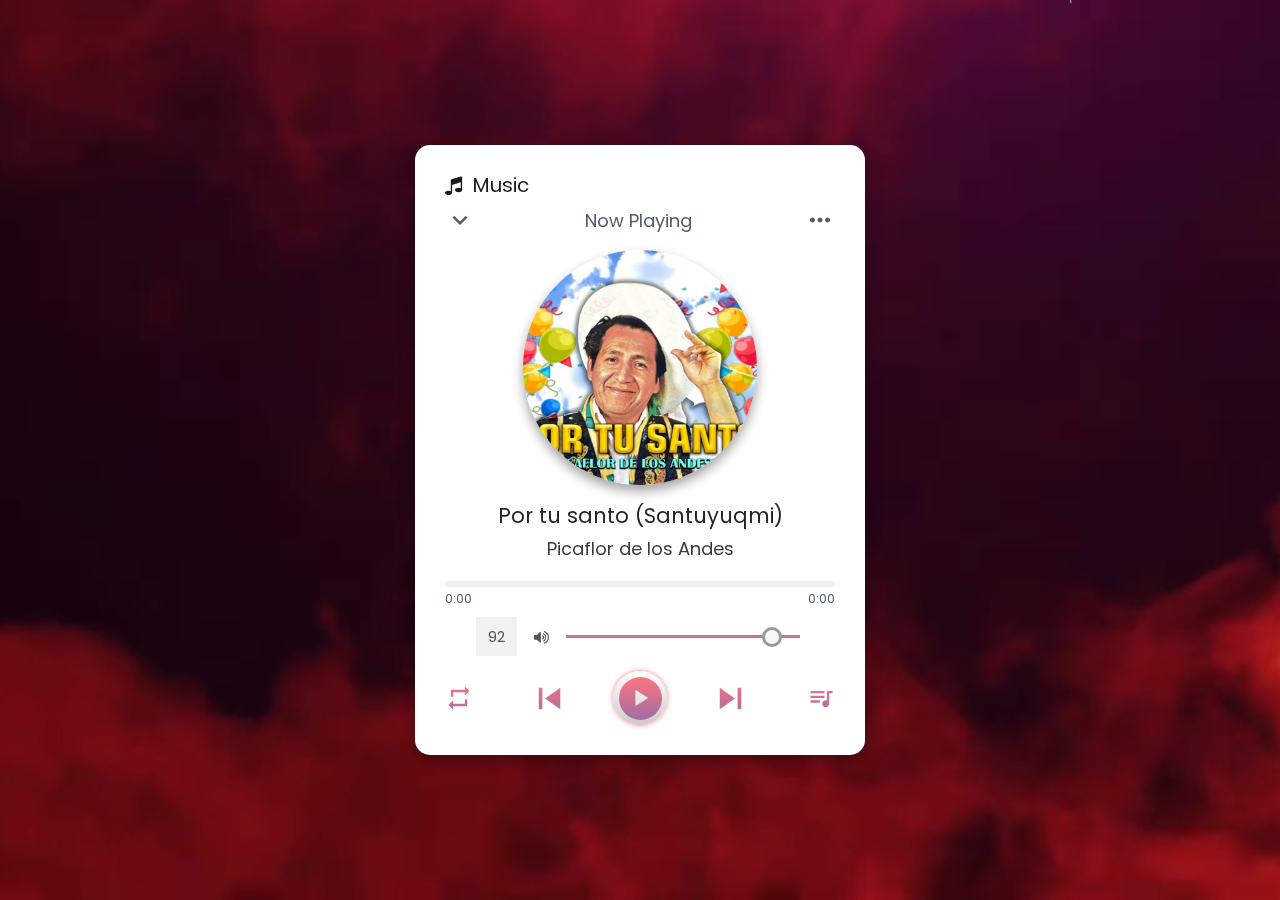
==== music.html @ 359353f3 "initial project setup" ====
<!DOCTYPE html>
<html lang="en">

<head>
    <meta charset="UTF-8">
    <meta http-equiv="X-UA-Compatible" content="IE=edge">
    <meta name="viewport" content="width=device-width, initial-scale=1.0">
    <title>Music Player</title>
    <link rel="stylesheet" href="style.css">
    <link rel="shortcut icon" href="favicon.ico" type="image/x-icon">
    <link rel="stylesheet" href="https://fonts.googleapis.com/icon?family=Material+Icons">
    <link rel="stylesheet" href="https://cdnjs.cloudflare.com/ajax/libs/font-awesome/4.7.0/css/font-awesome.min.css">
</head>

<body>
        <div class="player">
            <video autoplay loop muted playsinline>
                <source src="./video/video.mp4" type="video/mp4">
                Tu navegador no soporta el elemento de video.
            </video>
            <div class="wrapper">
                <div class="main">
                    <p id="logo"><i class="fa fa-music"></i>Music</p>
                </div>
    
                <div class="top-bar">
                    <i class="material-icons">expand_more</i>
                    <span>Now Playing</span>
                    <i class="material-icons">more_horiz</i>
                </div>
    
                <div class="img-area">
                    <img src="images/music-1.jpg" alt="">
                </div>
    
                <div class="song-details">
                    <p class="name"></p>
                    <p class="artist"></p>
                </div>
    
                <div class="progress-area">
                    <div class="progress-bar">
                        <audio id="main-audio" src=""></audio>
                        <span></span>
                    </div>
                    <div class="song-timer">
                        <span class="current-time">0:00</span>
                        <span class="max-duration">0:00</span>
                    </div>
                </div>
    
                <div class="volume">
                    <p id="volume_show">92</p>
                    <i class="fa fa-volume-up" aria-hidden="true" onclick="mute_sound()" id="volume_icon"></i>
                    <input type="range" min="0" max="100" value="92" onchange="volume_change()" id="volume">
                </div>
    
                <div class="controls">
                    <i id="repeat-plist" class="material-icons" title="Playlist looped">repeat</i>
                    <i id="prev" class="material-icons">skip_previous</i>
                    <div class="play-pause">
                        <i class="material-icons play">play_arrow</i>
                    </div>
                    <i id="next" class="material-icons">skip_next</i>
                    <i id="more-music" class="material-icons">queue_music</i>
                </div>
    
                <div id="wave">
                    <span class="stroke"></span>
                    <span class="stroke"></span>
                    <span class="stroke"></span>
                    <span class="stroke"></span>
                    <span class="stroke"></span>
                    <span class="stroke"></span>
                    <span class="stroke"></span>
                    <span class="stroke"></span>
                    <span class="stroke"></span>
                </div>
    
                <div class="music-list">
                    <div class="header">
                        <div class="row">
                            <i class="list material-icons">queue_music</i>
                            <span>Music list</span>
                        </div>
                        <i id="close" class="material-icons">close</i>
                    </div>
                    <ul>
                        <!-- here li list are coming from js -->
    
                        <!-- <li>
                        <div class="row">
                            <span>Despacito</span>
                            <p>Justin</p>
                        </div>
                        <span class="audio-duration">2:34</span>
                    </li> -->
                    </ul>
                </div>
            </div>
        </div>
    
        <div class="balloons text-center" id="b1">
            <h2 style="color:#F2B300;">S</h2>
        </div>
        <div class="balloons text-center" id="b2">
            <h2 style="color:#0719D4;">A</h2>
        </div>
        <div class="balloons text-center" id="b3">
            <h2 style="color:#D14D39;">N</h2>
        </div>
        <div class="balloons text-center" id="b4">
            <h2 style="color:#8FAD00;">D</h2>
        </div>
        <div class="balloons text-center" id="b5">
            <h2 style="color:#8377E4;">R</h2>
        </div>
        <div class="balloons text-center" id="b6">
            <h2 style="color:#99C96A;">A</h2>
        </div>
    

    <script src="music-list.js"></script>
    <script src="script.js"></script>
</body>

</html>
---- style.css ----
@import url('https://fonts.googleapis.com/css2?family=Poppins:wght@200;300;400;500;600;700&display=swap');

*{
    margin: 0;
    padding: 0;
    box-sizing: border-box;
    font-family: "Poppins", sans-serif;
}

*::before, *::after{
    padding: 0;
    margin: 0;
}

:root{
    --whitetype: #ff7480;
    --blacktype: #9f6ea3;
    --lightblack: #515C6F;
    --white: #ffffff;
    --darkwhite: #cecaca;
    --pinkshadow: #ffcbdd;
    --lightbshadow: rgba(0, 0, 0, 0.364);
}

body{
    display: flex;
    align-items: center;
    justify-content: center;
    background: linear-gradient(1800deg, black, white);
}



.player {
    position: relative;
    width: 100%;
    min-height: 100vh;
    display: flex;
    align-items: center;
    justify-content: center;
    overflow: hidden;
}

.player video {
    position: absolute;
    top: 50%;
    left: 50%;
    transform: translate(-50%, -50%);
    width: 100%;
    height: 100%;
    object-fit: cover;
    z-index: -1;
}

.wrapper{
    width: 450px;
    padding: 25px 30px;
    overflow: hidden;
    position: relative;
    border-radius: 15px;
    background: var(--white);
    box-shadow: 0px 6px 15px var(--lightbshadow);
}

.wrapper i{
    cursor: pointer;
}

.main {
    display: flex;
    align-items: center;
    justify-content: space-between;
    margin-bottom: 5px;
}

.main #logo {
    font-size: 20px;
    color: #1d1c1c;
}

.main #logo i {
    margin-right: 10px;
}

.top-bar, .progress-area .song-timer, .controls, .music-list .header, .music-list ul li {
  display: flex;
  align-items: center;
  justify-content: space-between;
}

.top-bar i{
  font-size: 30px;
  color: var(--lightblack);
}

.top-bar span{
    font-size: 18px;
    margin-left: -3px;
    color: var(--lightblack);
}

.img-area{
    width: 60%;
    height: 235px;
    margin: auto;
    overflow: hidden;
    margin-top: 15px;
    border-radius: 50%;
    -moz-box-shadow: 0px 6px 12px var(--lightbshadow);
    -webkit-box-shadow: 0px 6px 12px var(--lightbshadow);
    box-shadow: 0px 6px 12px var(--lightbshadow);
}

.img-area img{
    width: 100%;
    height: 100%;
    object-fit: cover;
}

.song-details{
    text-align: center;
    margin: 15px 0;
}

.song-details>p{
    color: rgba(0, 0, 0, 0.858);
}

.song-details .name{
    font-size: 21px;
}

.song-details .artist{
    font-size: 18px;
    opacity: 0.9;
    line-height: 35px;
}

.progress-area{
    height: 6px;
    width: 100%;
    border-radius: 50px;
    background: #f0f0f0;
    cursor: pointer;
}

.progress-area .progress-bar{
    height: inherit;
    width: 0%;
    position: relative;
    border-radius: inherit;
    background: linear-gradient(90deg, var(--whitetype) 0%, var(--blacktype) 100%);
}

.progress-bar::before{
    content: "";
    position: absolute;
    height: 12px;
    width: 12px;
    border-radius: 50%;
    top: 50%;
    right: -5px;
    z-index: 2;
    opacity: 0;
    pointer-events: none;
    transform: translateY(-50%);
    background: inherit;
    transition: opacity 0.2s ease;
}

.progress-area:hover .progress-bar::before{
    opacity: 1;
    pointer-events: auto;
}

.progress-area .song-timer{
    margin-top: 2px;

}
.song-timer span{
    font-size: 13px;
    color: var(--lightblack);
}

.volume{
    margin: 30px 0 15px 0;
    /* position: absolute; */
    display: flex;
    justify-content: center; 
    align-items: center;
    color: rgb(87, 86, 86)
}

.volume p {
    font-size: 15px;
}

.volume i {
    cursor: pointer;
    padding: 8px 12px;
    background: #ffffff;
}

.volume i:hover {
    background: rgba(109, 109, 109, 0.1);
}

.volume #volume_show {
    padding: 8px 12px;
    margin: 0 5px 0 0;
    background: rgba(122, 121, 121, 0.1);
}

.volume input {
    -webkit-appearance: none;
    width: 60%;
    outline: none;
    border: none;
    height: 3px;
    margin: 0 5px;
    background: rgb(196, 118, 147);
} 

input[type="range"]::-webkit-progress-value {
    -webkit-appearance: none;
    background-color: #31369f;
}

input[type="range"]::-webkit-slider-thumb {
    -webkit-appearance: none;
    height: 20px;
    width: 20px;
    background: #f7f7f7;
    border: 3px solid rgb(156, 153, 153);
    border-radius: 50%;
    cursor: pointer;
}

.controls{
    margin: 10px 0 5px 0;
}

.controls i{
    font-size: 28px;
    user-select: none;
    background: linear-gradient(var(--whitetype) 0%, var(--blacktype) 100%);  
    background-clip: text;
    -webkit-background-clip: text;
    -webkit-text-fill-color: transparent;
}

.controls i:nth-child(2), .controls i:nth-child(4){
    font-size: 43px;
}

.controls #prev{
    margin-right: -13px;
}

.controls #next{
    margin-left: -13px;
}

.controls .play-pause{
    height: 54px;
    width: 54px;
    display: flex;
    cursor: pointer;
    align-items: center;
    justify-content: center;
    border-radius: 50%;
    background: linear-gradient(var(--white) 0%, var(--darkwhite) 100%);
    box-shadow: 0px 0px 5px var(--whitetype);
}

.play-pause::before{
    position: absolute;
    content: "";
    height: 43px;
    width: 43px;
    border-radius: inherit;
    background: linear-gradient(var(--whitetype) 0%, var(--blacktype) 100%);
}

.play-pause i{
    height: 43px;
    width: 43px;
    line-height: 43px;
    text-align: center;
    background: inherit;
    background-clip: text;
    -webkit-background-clip: text;
    -webkit-text-fill-color: transparent;
    position: absolute;
}

.music-list{
    position: absolute;
    background: var(--white);
    width: 100%;
    left: 0;
    bottom: -55%;
    opacity: 0;
    pointer-events: none;
    /* z-index: 5; */
    padding: 15px 30px;
    border-radius: 15px;
    box-shadow: 0px -5px 10px rgba(0,0,0,0.1);
    transition: all 0.15s ease-out;
}

.music-list.show{
    bottom: 0;
    opacity: 1;
    pointer-events: auto;
}

.header .row{
    display: flex;
    align-items: center;
    font-size: 19px;
    color: var(--lightblack);
}

.header .row i{
    cursor: default;
}

.header .row span{
    margin-left: 5px;
}

.header #close{
    font-size: 22px;
    color: var(--lightblack);
}

.music-list ul{
    margin: 10px 0;
    max-height: 260px;
    overflow: auto;
}

.music-list ul::-webkit-scrollbar{
    width: 0px;
}

.music-list ul li{
    list-style: none;
    display: flex;
    cursor: pointer;
    padding-bottom: 10px;
    margin-bottom: 5px;
    color: var(--lightblack);
    border-bottom: 1px solid #E5E5E5;
}

.music-list ul li:last-child{
    border-bottom: 0px;
}

.music-list ul li .row span{
    font-size: 17px;
}

.music-list ul li .row p{
    opacity: 0.9;
}

ul li .audio-duration{
    font-size: 16px;
}

.rotate {
    animation: rotation 7s infinite linear;
}
@keyframes rotation {
    from {
      transform: rotate(0deg);
    }
    to {
      transform: rotate(359deg);
    }
}

.loader {
    padding-top: 15px;
    height: 60px;
    display: flex;
    justify-content: center;
    align-items: center;
}

.loader .stroke{
    background: #f1f1f1;
    height: 120%;
    width: 8px;
    border-radius: 50px;
    margin: 0 5px;
    animation: animate 1s linear infinite;
}

@keyframes animate {
    30% {
        height: 20%;
        background: #79397d;
    }

    50% {
        height: 50%;
        background: #93438b;
    }
  
    100% {
        background: #87267a;
        height: 100%;
    }
}

.stroke:nth-child(1){
    animation-delay: 0s;
}

.stroke:nth-child(2){
    animation-delay: 0.6s;
}

.stroke:nth-child(3){
    animation-delay: 0.2s;
}

.stroke:nth-child(4){
    animation-delay: 0.4s;
}

.stroke:nth-child(5){
    animation-delay: 0.8s;
}

.stroke:nth-child(6){
    animation-delay: 0.4s;
}

.stroke:nth-child(7){
    animation-delay: 0.2s;
}

.stroke:nth-child(8){
    animation-delay: 0.6s;
}

.stroke:nth-child(9){
    animation-delay: 0s;
}

.ballons-{
    position: absolute;
    width: 100%;
    height: 100vh;
}

#b1,#b11 {
    position: relative;
	background-image: url('./images/b1.png');
}
#b2,#b22 {
    position: relative;
	background-image: url('./images/b2.png');
}
#b3,#b33 {
    position: relative;
	background-image: url('./images/b3.png');
}
#b4,#b44{
    position: relative;
	background-image: url('./images/b4.png');
}
#b5,#b55{
    position: relative;
	background-image: url('./images/b5.png');
}
#b6,#b66{
    position: relative;
	background-image: url('./images/b6.png');
}
#b7,#b77{
    position: relative;
	background-image: url('./images/b7.png');
}

#b1, #b2, #b3, #b4, #b5, #b6 {
    position: absolute;
    top: 10px; /* Ajusta según sea necesario */
    left: 50%; /* Centra los globos */
    transform: translateX(-10%); /* Corrige la alineación */
    width: 100px; /* Ajusta el tamaño si es necesario */
    height: 100px;
    background-size: contain;
    background-repeat: no-repeat;
    z-index: 9999;
}

/* Posiciones individuales para cada globo */
#b1 { left: 10%; }
#b2 { left: 25%; }
#b3 { left: 40%; }
#b4 { left: 55%; }
#b5 { left: 70%; }
#b6 { left: 85%; }

.balloons-rotate-behaviour-one {
	-webkit-animation: balloons_rotate_one linear 10s infinite;
	-webkit-transform: rotate(30deg);
	-moz-animation: balloons_rotate_one linear 10s infinite;
	-moz-transform: rotate(30deg);
	-o-animation: balloons_rotate_one linear 10s infinite;
	-o-transform: rotate(30deg);
	-ms-animation: balloons_rotate_one linear 10s infinite;
	-ms-transform: rotate(30deg);
	animation: balloons_rotate_one linear 10s infinite;
	transform: rotate(30deg);
}
@-webkit-keyframes balloons_rotate_one {
	0% {
		-webkit-transform: rotate(30deg);
	}
	50% {
		-webkit-transform: rotate(-30deg);
	}
	100% {
		-webkit-transform: rotate(30deg);
	}
}
@-moz-keyframes balloons_rotate_one {
	0% {
		-moz-transform: rotate(30deg);
	}
	50% {
		-moz-transform: rotate(-30deg);
	}
	100% {
		-moz-transform: rotate(30deg);
	}
}
@-o-keyframes balloons_rotate_one {
	0% {
		-o-transform: rotate(30deg);
	}
	50% {
		-o-transform: rotate(-30deg);
	}
	100% {
		-o-transform: rotate(30deg);
	}
}
@-ms-keyframes balloons_rotate_one {
	0% {
		-ms-transform: rotate(30deg);
	}
	50% {
		-ms-transform: rotate(-30deg);
	}
	100% {
		-ms-transform: rotate(30deg);
	}
}
@keyframes balloons_rotate_one {
	0% {
		transform: rotate(30deg);
	}
	50% {
		transform: rotate(-30deg);
	}
	100% {
		transform: rotate(30deg);
	}
}
.balloons-rotate-behaviour-two {
	-webkit-animation: balloons_rotate_two linear 10s infinite;
	-webkit-transform: rotate(-20deg);
	-moz-animation: balloons_rotate_two linear 10s infinite;
	-moz-transform: rotate(-20deg);
	-o-animation: balloons_rotate_two linear 10s infinite;
	-o-transform: rotate(-20deg);
	-ms-animation: balloons_rotate_two linear 10s infinite;
	-ms-transform: rotate(-20deg);
	animation: balloons_rotate_two linear 10s infinite;
	transform: rotate(-20deg);
}
@-webkit-keyframes balloons_rotate_two {
	0% {
		-webkit-transform: rotate(-20deg);
	}
	50% {
		-webkit-transform: rotate(20deg);
	}
	100% {
		-webkit-transform: rotate(-20deg);
	}
}
@-moz-keyframes balloons_rotate_two {
	0% {
		-moz-transform: rotate(-20deg);
	}
	50% {
		-moz-transform: rotate(20deg);
	}
	100% {
		-moz-transform: rotate(-20deg);
	}
}
@-o-keyframes balloons_rotate_two {
	0% {
		-o-transform: rotate(-20deg);
	}
	50% {
		-o-transform: rotate(20deg);
	}
	100% {
		-o-transform: rotate(-20deg);
	}
}
@-ms-keyframes balloons_rotate_two {
	0% {
		-ms-transform: rotate(-20deg);
	}
	50% {
		-ms-transform: rotate(20deg);
	}
	100% {
		-ms-transform: rotate(-20deg);
	}
}
@keyframes balloons_rotate_two {
	0% {
		transform: rotate(-20deg);
	}
	50% {
		transform: rotate(20deg);
	}
	100% {
		transform: rotate(-20deg);
	}
}
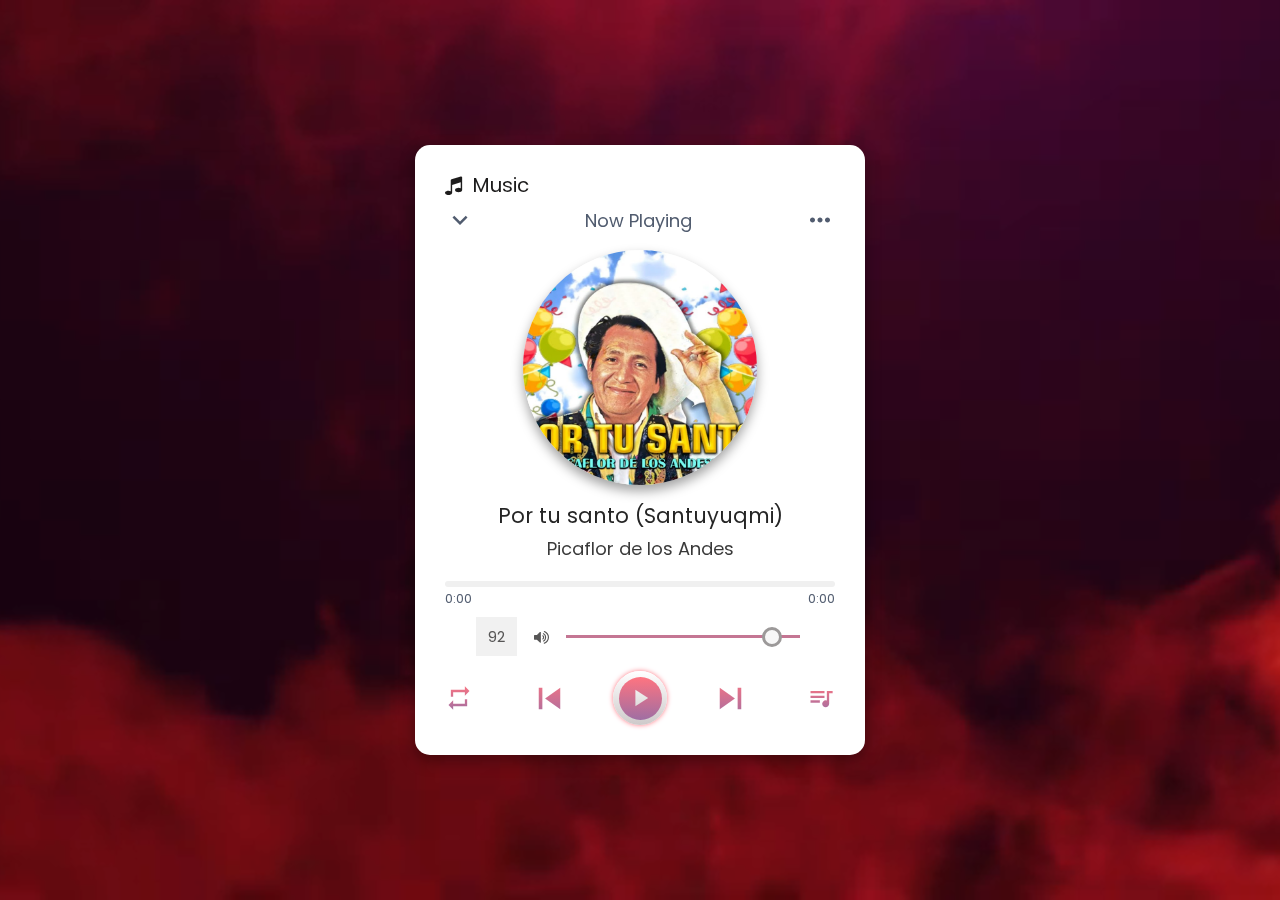
==== commit 75da506b: "config title" ====
--- a/music.html
+++ b/music.html
@@ -5,7 +5,7 @@
     <meta charset="UTF-8">
     <meta http-equiv="X-UA-Compatible" content="IE=edge">
     <meta name="viewport" content="width=device-width, initial-scale=1.0">
-    <title>Music Player</title>
+    <title>Feliz Cumpleaños | Sandra</title>
     <link rel="stylesheet" href="style.css">
     <link rel="shortcut icon" href="favicon.ico" type="image/x-icon">
     <link rel="stylesheet" href="https://fonts.googleapis.com/icon?family=Material+Icons">
